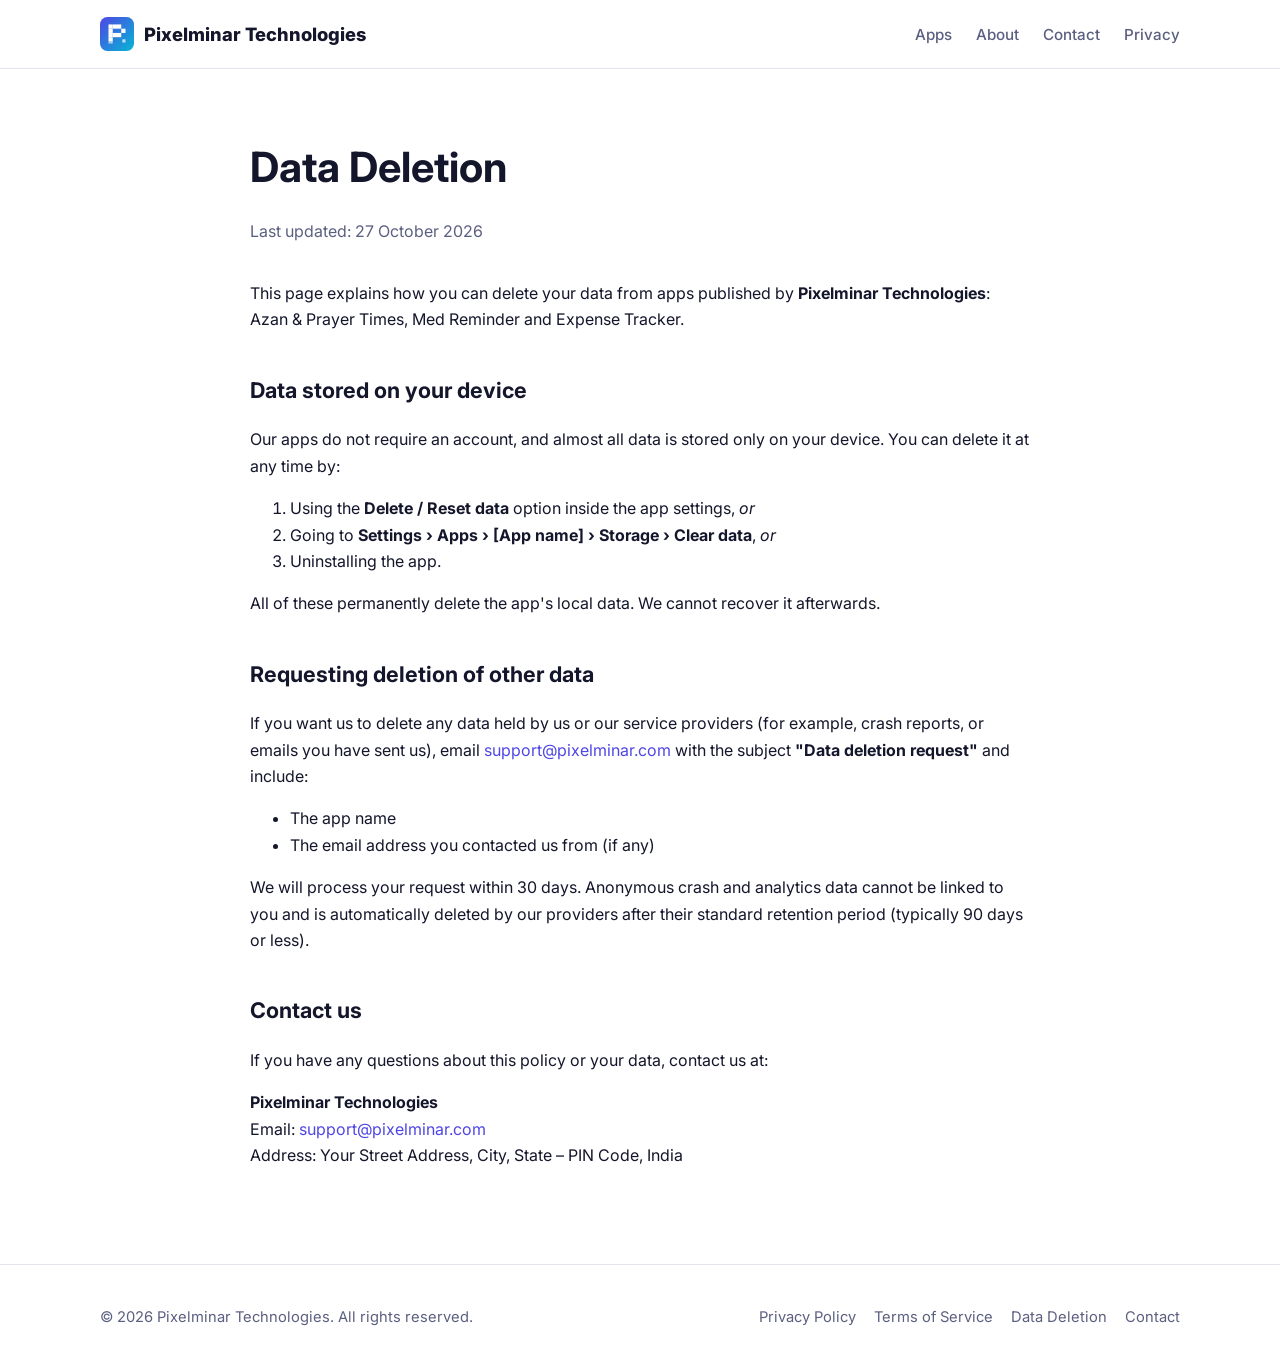
==== data-deletion.html @ 2ed56ce8 "Add Pixelminar Technologies website Co-Authored-By: Claude Opus 5.5 <noreply@anthropic.com> Claude-S" ====
<!DOCTYPE html>
<html lang="en">
<head>
  <meta charset="UTF-8">
  <meta name="viewport" content="width=device-width, initial-scale=1.0">
  <title>Data Deletion – Pixelminar Technologies</title>
  <link rel="icon" href="assets/logo.svg" type="image/svg+xml">
  <link rel="preconnect" href="https://fonts.googleapis.com">
  <link href="https://fonts.googleapis.com/css2?family=Inter:wght@400;500;600;700;800&display=swap" rel="stylesheet">
  <link rel="stylesheet" href="assets/style.css">
</head>
<body>

<header class="site-header">
  <div class="container nav">
    <a href="index.html" class="logo"><img src="assets/logo.svg" alt="" width="34" height="34"> Pixelminar Technologies</a>
    <button class="nav-toggle" aria-label="Menu" onclick="document.querySelector('.nav-links').classList.toggle('open')">☰</button>
    <ul class="nav-links">
      <li><a href="index.html#apps">Apps</a></li>
      <li><a href="index.html#about">About</a></li>
      <li><a href="index.html#contact">Contact</a></li>
      <li><a href="privacy-policy.html">Privacy</a></li>
    </ul>
  </div>
</header>

<main class="legal">
  <div class="container">
    <h1>Data Deletion</h1>
    <p class="meta">Last updated: 27 October 2026</p>

    <p>This page explains how you can delete your data from apps published by <strong>Pixelminar Technologies</strong>: Azan &amp; Prayer Times, Med Reminder and Expense Tracker.</p>

    <h2>Data stored on your device</h2>
    <p>Our apps do not require an account, and almost all data is stored only on your device. You can delete it at any time by:</p>
    <ol>
      <li>Using the <strong>Delete / Reset data</strong> option inside the app settings, <em>or</em></li>
      <li>Going to <strong>Settings › Apps › [App name] › Storage › Clear data</strong>, <em>or</em></li>
      <li>Uninstalling the app.</li>
    </ol>
    <p>All of these permanently delete the app's local data. We cannot recover it afterwards.</p>

    <h2>Requesting deletion of other data</h2>
    <p>If you want us to delete any data held by us or our service providers (for example, crash reports, or emails you have sent us), email <a href="mailto:support@pixelminar.com?subject=Data%20deletion%20request">support@pixelminar.com</a> with the subject <strong>"Data deletion request"</strong> and include:</p>
    <ul>
      <li>The app name</li>
      <li>The email address you contacted us from (if any)</li>
    </ul>
    <p>We will process your request within 30 days. Anonymous crash and analytics data cannot be linked to you and is automatically deleted by our providers after their standard retention period (typically 90 days or less).</p>

    <h2>Contact us</h2>
    <p>If you have any questions about this policy or your data, contact us at:</p>
    <p><strong>Pixelminar Technologies</strong><br>
    Email: <a href="mailto:support@pixelminar.com">support@pixelminar.com</a><br>
    Address: Your Street Address, City, State – PIN Code, India</p>

  </div>
</main>

<footer class="site-footer">
  <div class="container footer-grid">
    <div>© 2026 Pixelminar Technologies. All rights reserved.</div>
    <div class="footer-links">
      <a href="privacy-policy.html">Privacy Policy</a>
      <a href="terms.html">Terms of Service</a>
      <a href="data-deletion.html">Data Deletion</a>
      <a href="index.html#contact">Contact</a>
    </div>
  </div>
</footer>
</body>
</html>
---- assets/style.css ----
:root {
  --bg: #ffffff;
  --bg-soft: #f5f6fb;
  --text: #14162b;
  --muted: #5b6080;
  --border: #e3e5f0;
  --brand: #4f46e5;
  --brand-2: #06b6d4;
  --card: #ffffff;
  --radius: 16px;
  --max: 1120px;
}
@media (prefers-color-scheme: dark) {
  :root {
    --bg: #0d0f1c;
    --bg-soft: #141729;
    --text: #eceefb;
    --muted: #a3a8c6;
    --border: #262a45;
    --brand: #818cf8;
    --brand-2: #22d3ee;
    --card: #161a2e;
  }
}
* { box-sizing: border-box; }
html { scroll-behavior: smooth; }
body {
  margin: 0;
  font-family: "Inter", system-ui, -apple-system, "Segoe UI", Roboto, sans-serif;
  background: var(--bg);
  color: var(--text);
  line-height: 1.65;
  -webkit-font-smoothing: antialiased;
}
a { color: var(--brand); text-decoration: none; }
a:hover { text-decoration: underline; }
img, svg { max-width: 100%; }
.container { max-width: var(--max); margin: 0 auto; padding: 0 20px; }

/* Header */
.site-header {
  position: sticky; top: 0; z-index: 10;
  background: color-mix(in srgb, var(--bg) 85%, transparent);
  backdrop-filter: blur(10px);
  border-bottom: 1px solid var(--border);
}
.nav { display: flex; align-items: center; justify-content: space-between; height: 68px; gap: 16px; }
.logo { display: flex; align-items: center; gap: 10px; font-weight: 800; font-size: 1.15rem; color: var(--text); }
.logo:hover { text-decoration: none; }
.logo svg { width: 34px; height: 34px; }
.nav-links { display: flex; gap: 24px; list-style: none; margin: 0; padding: 0; }
.nav-links a { color: var(--muted); font-weight: 500; font-size: .95rem; }
.nav-links a:hover { color: var(--text); text-decoration: none; }
.nav-toggle { display: none; background: none; border: 1px solid var(--border); border-radius: 10px; padding: 6px 10px; color: var(--text); font-size: 1.1rem; cursor: pointer; }
@media (max-width: 760px) {
  .nav-toggle { display: block; }
  .nav-links {
    display: none; position: absolute; top: 68px; left: 0; right: 0;
    flex-direction: column; gap: 0; background: var(--bg); border-bottom: 1px solid var(--border);
  }
  .nav-links.open { display: flex; }
  .nav-links a { display: block; padding: 14px 20px; }
}

/* Hero */
.hero { padding: 96px 0 80px; background:
  radial-gradient(600px 300px at 15% 0%, color-mix(in srgb, var(--brand) 18%, transparent), transparent),
  radial-gradient(500px 280px at 90% 20%, color-mix(in srgb, var(--brand-2) 16%, transparent), transparent); }
.eyebrow { display: inline-block; font-size: .8rem; font-weight: 700; letter-spacing: .08em; text-transform: uppercase; color: var(--brand); background: color-mix(in srgb, var(--brand) 12%, transparent); padding: 6px 12px; border-radius: 999px; }
.hero h1 { font-size: clamp(2.2rem, 5vw, 3.6rem); line-height: 1.12; margin: 18px 0 18px; letter-spacing: -.02em; }
.hero h1 span { background: linear-gradient(90deg, var(--brand), var(--brand-2)); -webkit-background-clip: text; background-clip: text; color: transparent; }
.hero p { font-size: 1.15rem; color: var(--muted); max-width: 640px; }
.btns { display: flex; gap: 12px; flex-wrap: wrap; margin-top: 30px; }
.btn { display: inline-block; padding: 12px 22px; border-radius: 12px; font-weight: 600; border: 1px solid var(--border); color: var(--text); }
.btn:hover { text-decoration: none; border-color: var(--brand); }
.btn-primary { background: var(--brand); border-color: var(--brand); color: #fff; }
.btn-primary:hover { opacity: .92; }

/* Sections */
section { padding: 80px 0; }
.section-soft { background: var(--bg-soft); }
.section-title { font-size: clamp(1.7rem, 3.2vw, 2.3rem); margin: 0 0 10px; letter-spacing: -.01em; }
.section-sub { color: var(--muted); margin: 0 0 40px; max-width: 640px; }

.grid { display: grid; gap: 22px; grid-template-columns: repeat(auto-fit, minmax(280px, 1fr)); }
.card { background: var(--card); border: 1px solid var(--border); border-radius: var(--radius); padding: 28px; }
.app-card { display: flex; flex-direction: column; gap: 12px; }
.app-icon { width: 56px; height: 56px; border-radius: 14px; display: grid; place-items: center; color: #fff; }
.app-icon svg { width: 30px; height: 30px; }
.app-card h3 { margin: 6px 0 0; font-size: 1.25rem; }
.app-card p { margin: 0; color: var(--muted); }
.app-card ul { margin: 4px 0 0; padding-left: 18px; color: var(--muted); font-size: .95rem; }
.app-card .links { margin-top: auto; padding-top: 12px; display: flex; gap: 16px; flex-wrap: wrap; font-size: .92rem; font-weight: 600; }
.badge { align-self: flex-start; font-size: .75rem; font-weight: 600; padding: 4px 10px; border-radius: 999px; background: color-mix(in srgb, var(--brand-2) 15%, transparent); color: var(--text); }

.values .card h3 { margin: 0 0 6px; font-size: 1.1rem; }
.values .card p { margin: 0; color: var(--muted); }

.contact-list { list-style: none; padding: 0; margin: 0; display: grid; gap: 18px; }
.contact-list li { display: flex; gap: 14px; align-items: flex-start; }
.contact-list .k { font-weight: 700; min-width: 90px; }
.contact-list .v { color: var(--muted); }

/* Legal pages */
.legal { padding: 64px 0 80px; }
.legal .container { max-width: 820px; }
.legal h1 { font-size: clamp(1.9rem, 4vw, 2.6rem); margin: 0 0 6px; }
.legal .meta { color: var(--muted); margin-bottom: 36px; }
.legal h2 { margin-top: 40px; font-size: 1.35rem; }
.legal h3 { margin-top: 24px; font-size: 1.08rem; }
.legal p, .legal li { color: var(--text); }
.legal table { width: 100%; border-collapse: collapse; margin: 16px 0; font-size: .95rem; }
.legal th, .legal td { text-align: left; padding: 10px 12px; border: 1px solid var(--border); vertical-align: top; }
.legal th { background: var(--bg-soft); }
.table-wrap { overflow-x: auto; }
.note { background: var(--bg-soft); border-left: 4px solid var(--brand); padding: 14px 18px; border-radius: 8px; }

/* Footer */
.site-footer { border-top: 1px solid var(--border); padding: 40px 0; color: var(--muted); font-size: .92rem; }
.footer-grid { display: flex; flex-wrap: wrap; justify-content: space-between; gap: 24px; }
.footer-links { display: flex; flex-wrap: wrap; gap: 18px; }
.footer-links a { color: var(--muted); }
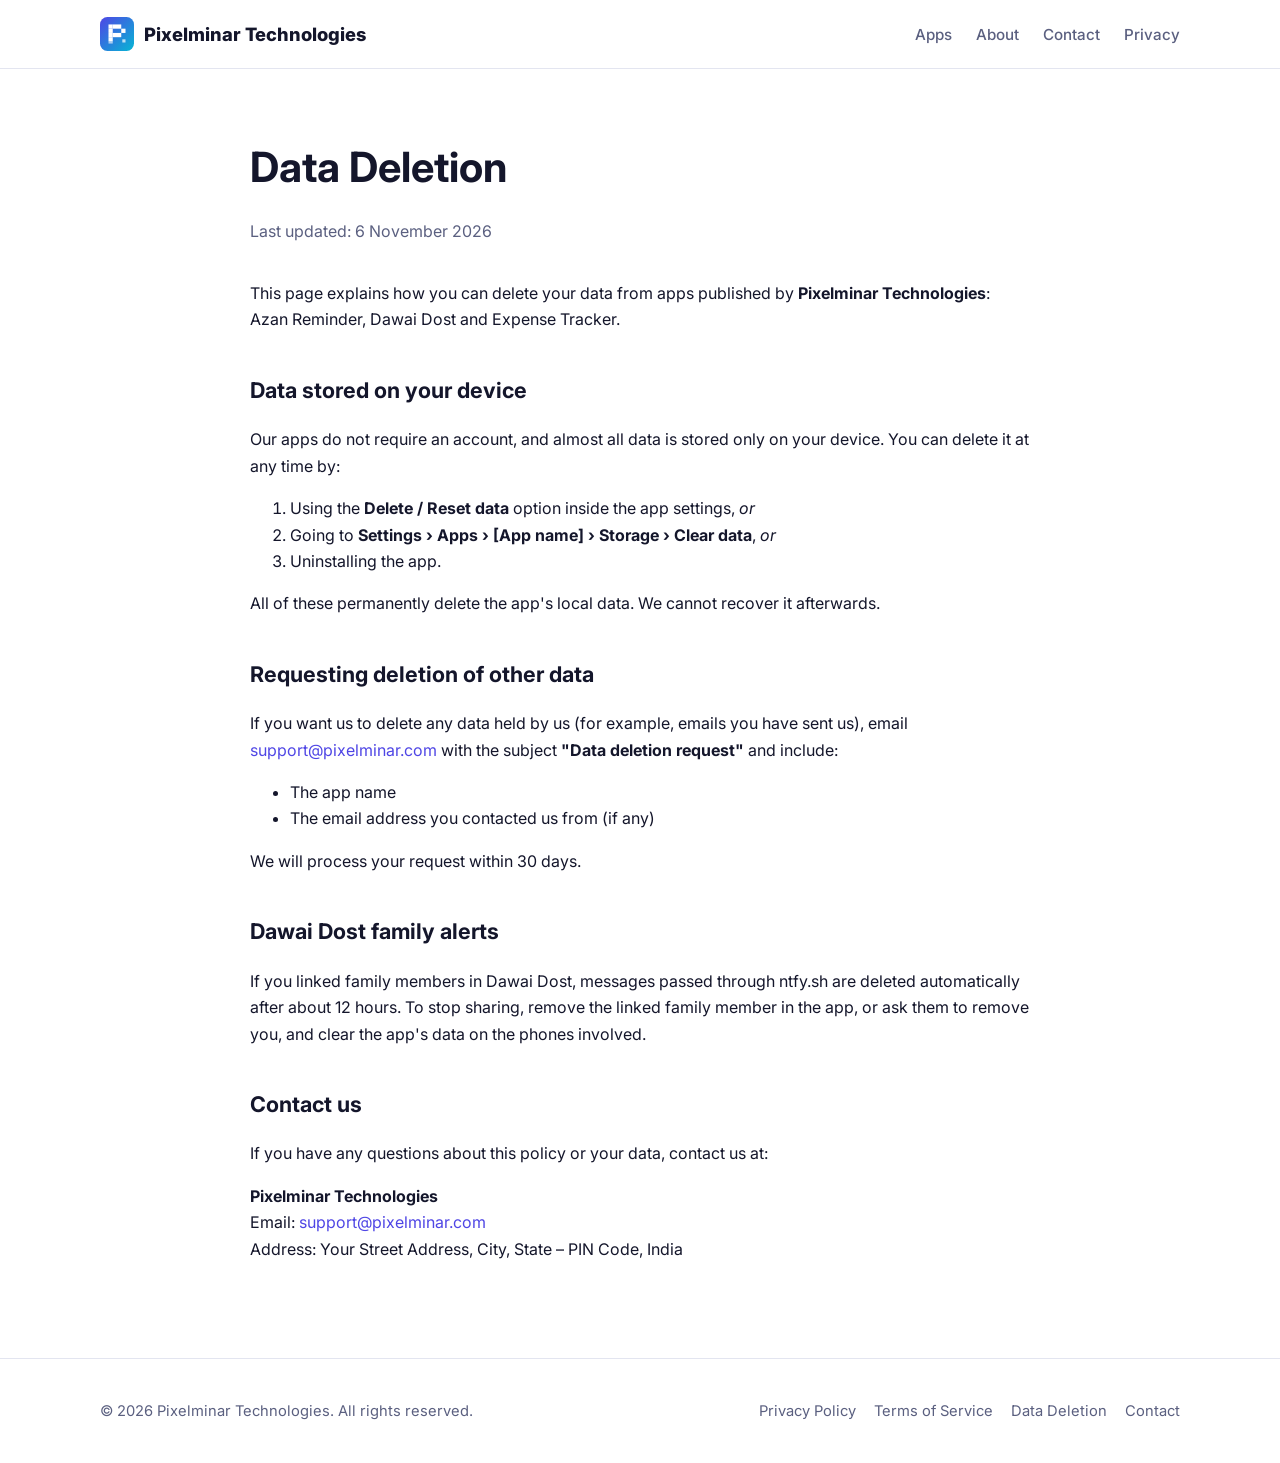
==== commit cf20c625: "Update app features and privacy policies to match the apps Co-Authored-By: Claude Opus 5.5 <noreply@" ====
--- a/data-deletion.html
+++ b/data-deletion.html
@@ -27,9 +27,9 @@
 <main class="legal">
   <div class="container">
     <h1>Data Deletion</h1>
-    <p class="meta">Last updated: 27 October 2026</p>
+    <p class="meta">Last updated: 6 November 2026</p>
 
-    <p>This page explains how you can delete your data from apps published by <strong>Pixelminar Technologies</strong>: Azan &amp; Prayer Times, Med Reminder and Expense Tracker.</p>
+    <p>This page explains how you can delete your data from apps published by <strong>Pixelminar Technologies</strong>: Azan Reminder, Dawai Dost and Expense Tracker.</p>
 
     <h2>Data stored on your device</h2>
     <p>Our apps do not require an account, and almost all data is stored only on your device. You can delete it at any time by:</p>
@@ -41,12 +41,15 @@
     <p>All of these permanently delete the app's local data. We cannot recover it afterwards.</p>
 
     <h2>Requesting deletion of other data</h2>
-    <p>If you want us to delete any data held by us or our service providers (for example, crash reports, or emails you have sent us), email <a href="mailto:support@pixelminar.com?subject=Data%20deletion%20request">support@pixelminar.com</a> with the subject <strong>"Data deletion request"</strong> and include:</p>
+    <p>If you want us to delete any data held by us (for example, emails you have sent us), email <a href="mailto:support@pixelminar.com?subject=Data%20deletion%20request">support@pixelminar.com</a> with the subject <strong>"Data deletion request"</strong> and include:</p>
     <ul>
       <li>The app name</li>
       <li>The email address you contacted us from (if any)</li>
     </ul>
-    <p>We will process your request within 30 days. Anonymous crash and analytics data cannot be linked to you and is automatically deleted by our providers after their standard retention period (typically 90 days or less).</p>
+    <p>We will process your request within 30 days.</p>
+
+    <h2>Dawai Dost family alerts</h2>
+    <p>If you linked family members in Dawai Dost, messages passed through ntfy.sh are deleted automatically after about 12 hours. To stop sharing, remove the linked family member in the app, or ask them to remove you, and clear the app's data on the phones involved.</p>
 
     <h2>Contact us</h2>
     <p>If you have any questions about this policy or your data, contact us at:</p>
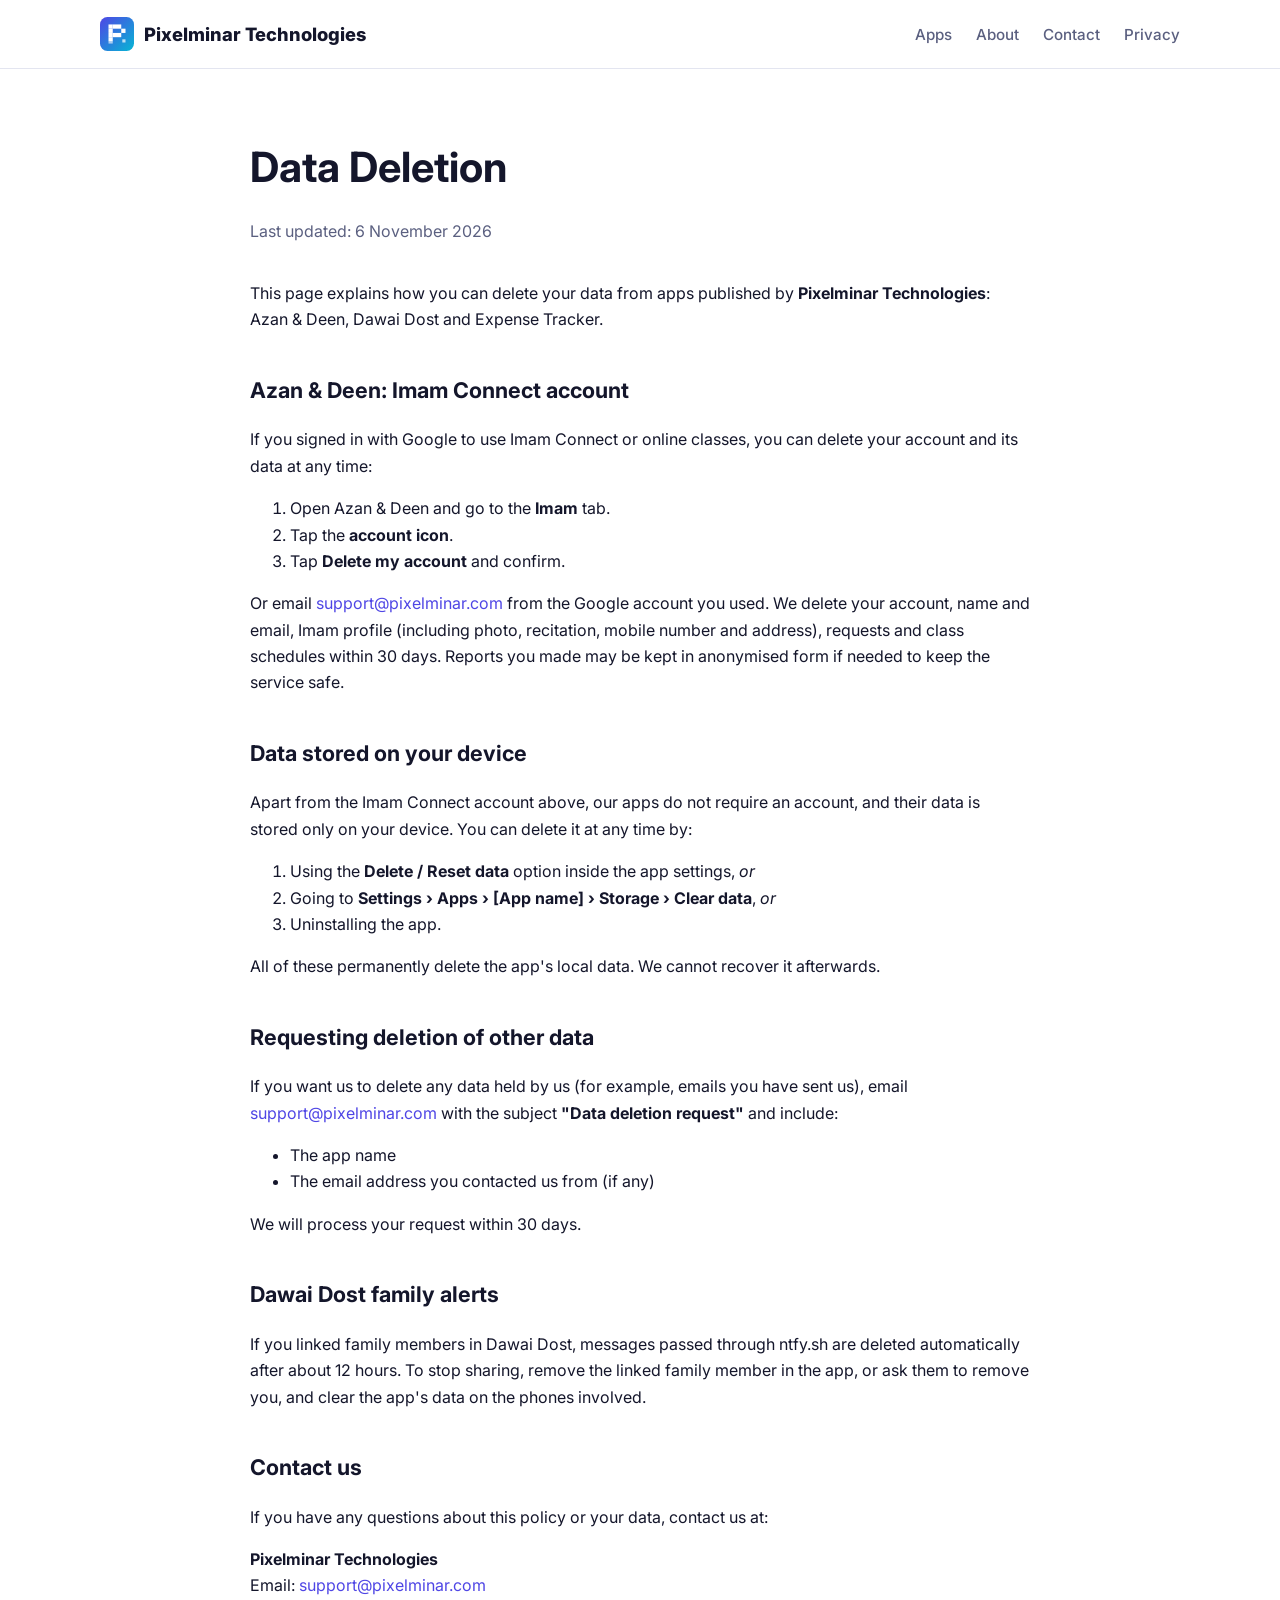
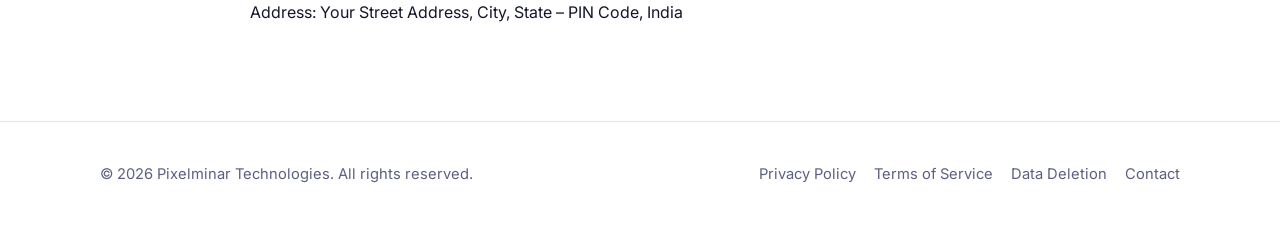
==== commit 1df82118: "Showcase Azan & Deen and rewrite its privacy policy from the app code Co-Authored-By: Claude Opus 5." ====
--- a/data-deletion.html
+++ b/data-deletion.html
@@ -29,10 +29,19 @@
     <h1>Data Deletion</h1>
     <p class="meta">Last updated: 6 November 2026</p>
 
-    <p>This page explains how you can delete your data from apps published by <strong>Pixelminar Technologies</strong>: Azan Reminder, Dawai Dost and Expense Tracker.</p>
+    <p>This page explains how you can delete your data from apps published by <strong>Pixelminar Technologies</strong>: Azan &amp; Deen, Dawai Dost and Expense Tracker.</p>
+
+    <h2>Azan &amp; Deen: Imam Connect account</h2>
+    <p>If you signed in with Google to use Imam Connect or online classes, you can delete your account and its data at any time:</p>
+    <ol>
+      <li>Open Azan &amp; Deen and go to the <strong>Imam</strong> tab.</li>
+      <li>Tap the <strong>account icon</strong>.</li>
+      <li>Tap <strong>Delete my account</strong> and confirm.</li>
+    </ol>
+    <p>Or email <a href="mailto:support@pixelminar.com?subject=Delete%20my%20Azan%20%26%20Deen%20account">support@pixelminar.com</a> from the Google account you used. We delete your account, name and email, Imam profile (including photo, recitation, mobile number and address), requests and class schedules within 30 days. Reports you made may be kept in anonymised form if needed to keep the service safe.</p>
 
     <h2>Data stored on your device</h2>
-    <p>Our apps do not require an account, and almost all data is stored only on your device. You can delete it at any time by:</p>
+    <p>Apart from the Imam Connect account above, our apps do not require an account, and their data is stored only on your device. You can delete it at any time by:</p>
     <ol>
       <li>Using the <strong>Delete / Reset data</strong> option inside the app settings, <em>or</em></li>
       <li>Going to <strong>Settings › Apps › [App name] › Storage › Clear data</strong>, <em>or</em></li>
--- a/assets/style.css
+++ b/assets/style.css
@@ -120,3 +120,22 @@
 .footer-grid { display: flex; flex-wrap: wrap; justify-content: space-between; gap: 24px; }
 .footer-links { display: flex; flex-wrap: wrap; gap: 18px; }
 .footer-links a { color: var(--muted); }
+
+/* Featured app showcase */
+.showcase { padding-top: 72px; }
+.showcase-head { display: flex; gap: 24px; align-items: flex-start; }
+.showcase-icon { border-radius: 22px; flex-shrink: 0; box-shadow: 0 8px 24px rgba(0,0,0,.15); }
+.showcase .section-title { margin-top: 12px; }
+.showcase .section-sub { margin-bottom: 0; }
+.showcase .btns { margin-top: 20px; }
+@media (max-width: 600px) { .showcase-head { flex-direction: column; } .showcase-icon { width: 72px; height: 72px; } }
+.shots { display: flex; gap: 16px; overflow-x: auto; padding: 36px 2px 20px; scroll-snap-type: x mandatory; }
+.shots img { width: 220px; height: auto; flex-shrink: 0; border-radius: 18px; border: 1px solid var(--border); scroll-snap-align: start; }
+.features { margin-top: 24px; }
+.features .card { padding: 24px; }
+.features h3 { margin: 8px 0 6px; font-size: 1.05rem; }
+.features p { margin: 0; color: var(--muted); font-size: .95rem; }
+.f-ico { font-size: 1.6rem; line-height: 1; }
+.fine { color: var(--muted); font-size: .9rem; margin-top: 24px; }
+img.app-icon { border-radius: 14px; }
+section[id] { scroll-margin-top: 68px; }
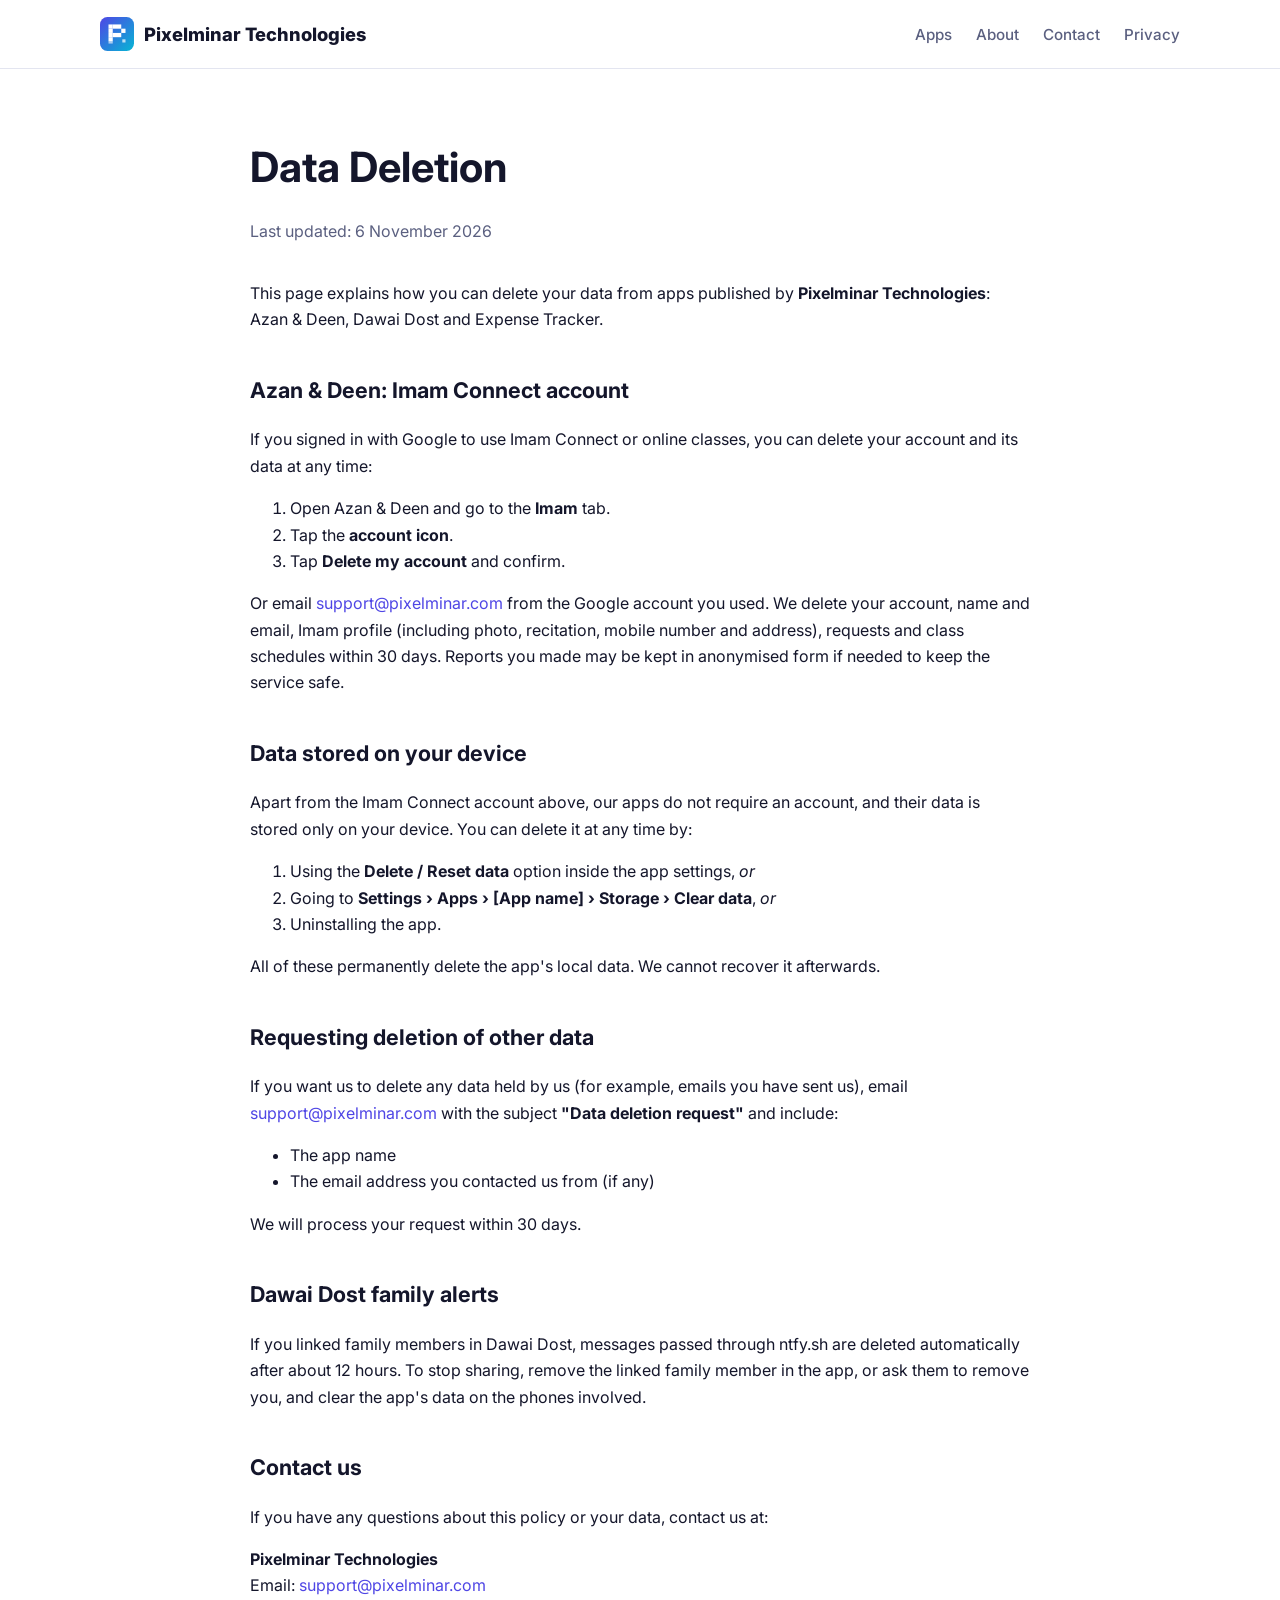
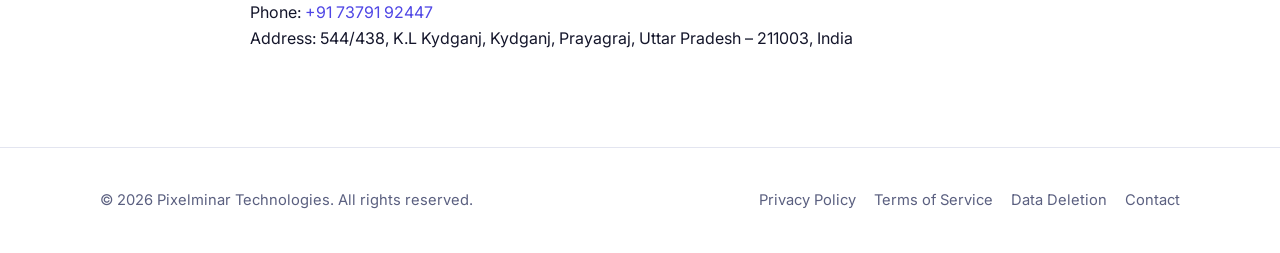
==== commit 03b6df22: "Add registered address and phone from Udyam registration Co-Authored-By: Claude Opus 5.5 <noreply@an" ====
--- a/data-deletion.html
+++ b/data-deletion.html
@@ -64,7 +64,8 @@
     <p>If you have any questions about this policy or your data, contact us at:</p>
     <p><strong>Pixelminar Technologies</strong><br>
     Email: <a href="mailto:support@pixelminar.com">support@pixelminar.com</a><br>
-    Address: Your Street Address, City, State – PIN Code, India</p>
+    Phone: <a href="tel:+917379192447">+91 73791 92447</a><br>
+    Address: 544/438, K.L Kydganj, Kydganj, Prayagraj, Uttar Pradesh – 211003, India</p>
 
   </div>
 </main>
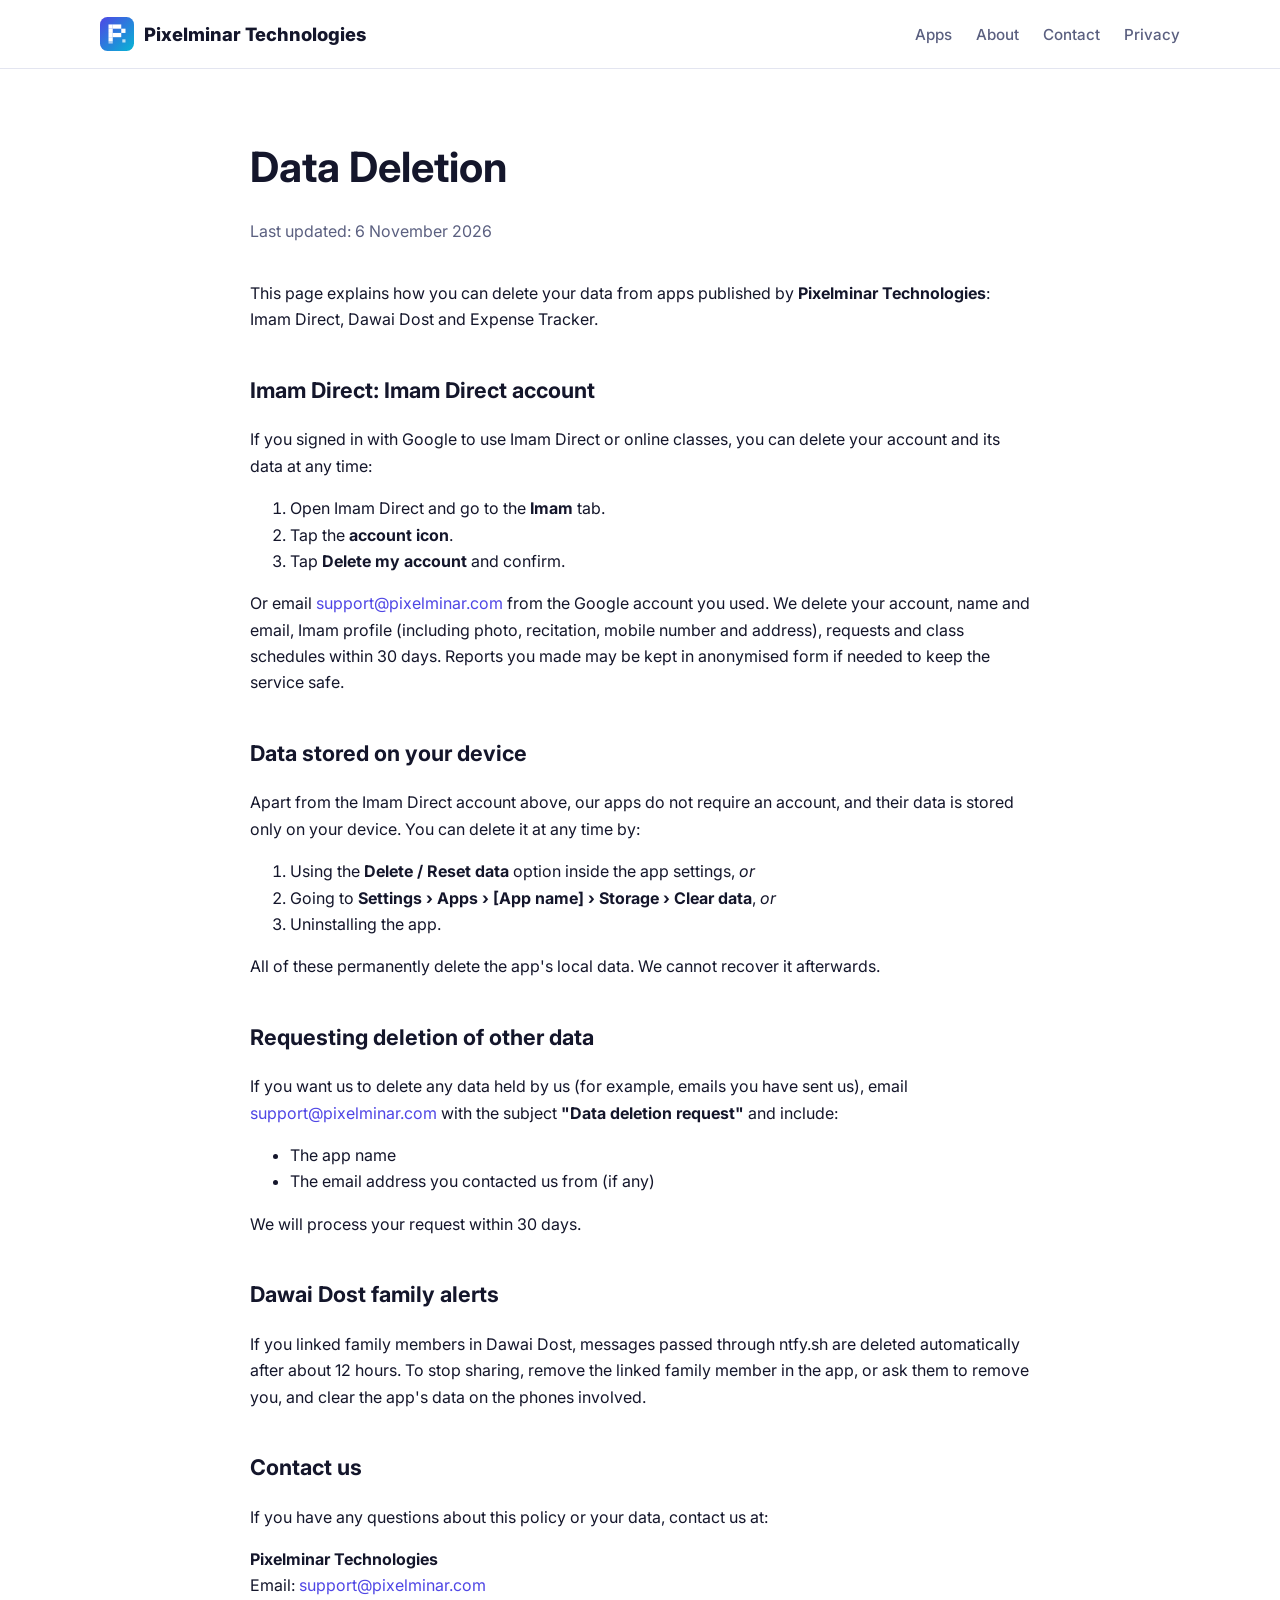
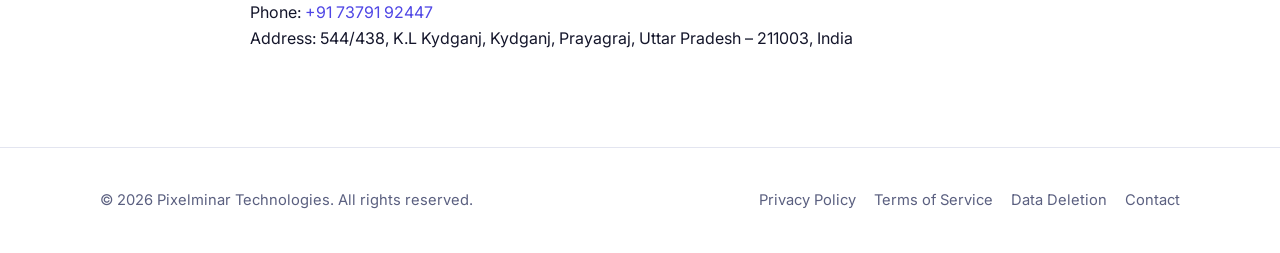
==== commit 20abb322: "Rename the app to Imam Direct (formerly Azan & Deen) across the site, new screenshots Co-Authored-By" ====
--- a/data-deletion.html
+++ b/data-deletion.html
@@ -29,19 +29,19 @@
     <h1>Data Deletion</h1>
     <p class="meta">Last updated: 6 November 2026</p>
 
-    <p>This page explains how you can delete your data from apps published by <strong>Pixelminar Technologies</strong>: Azan &amp; Deen, Dawai Dost and Expense Tracker.</p>
+    <p>This page explains how you can delete your data from apps published by <strong>Pixelminar Technologies</strong>: Imam Direct, Dawai Dost and Expense Tracker.</p>
 
-    <h2>Azan &amp; Deen: Imam Connect account</h2>
-    <p>If you signed in with Google to use Imam Connect or online classes, you can delete your account and its data at any time:</p>
+    <h2>Imam Direct: Imam Direct account</h2>
+    <p>If you signed in with Google to use Imam Direct or online classes, you can delete your account and its data at any time:</p>
     <ol>
-      <li>Open Azan &amp; Deen and go to the <strong>Imam</strong> tab.</li>
+      <li>Open Imam Direct and go to the <strong>Imam</strong> tab.</li>
       <li>Tap the <strong>account icon</strong>.</li>
       <li>Tap <strong>Delete my account</strong> and confirm.</li>
     </ol>
     <p>Or email <a href="mailto:support@pixelminar.com?subject=Delete%20my%20Azan%20%26%20Deen%20account">support@pixelminar.com</a> from the Google account you used. We delete your account, name and email, Imam profile (including photo, recitation, mobile number and address), requests and class schedules within 30 days. Reports you made may be kept in anonymised form if needed to keep the service safe.</p>
 
     <h2>Data stored on your device</h2>
-    <p>Apart from the Imam Connect account above, our apps do not require an account, and their data is stored only on your device. You can delete it at any time by:</p>
+    <p>Apart from the Imam Direct account above, our apps do not require an account, and their data is stored only on your device. You can delete it at any time by:</p>
     <ol>
       <li>Using the <strong>Delete / Reset data</strong> option inside the app settings, <em>or</em></li>
       <li>Going to <strong>Settings › Apps › [App name] › Storage › Clear data</strong>, <em>or</em></li>
--- a/assets/style.css
+++ b/assets/style.css
@@ -129,7 +129,7 @@
 .showcase .section-sub { margin-bottom: 0; }
 .showcase .btns { margin-top: 20px; }
 @media (max-width: 600px) { .showcase-head { flex-direction: column; } .showcase-icon { width: 72px; height: 72px; } }
-.shots { display: flex; gap: 16px; overflow-x: auto; padding: 36px 2px 20px; scroll-snap-type: x mandatory; }
+.shots { display: flex; align-items: flex-start; gap: 16px; overflow-x: auto; padding: 36px 2px 20px; scroll-snap-type: x mandatory; }
 .shots img { width: 220px; height: auto; flex-shrink: 0; border-radius: 18px; border: 1px solid var(--border); scroll-snap-align: start; }
 .features { margin-top: 24px; }
 .features .card { padding: 24px; }
@@ -139,3 +139,15 @@
 .fine { color: var(--muted); font-size: .9rem; margin-top: 24px; }
 img.app-icon { border-radius: 14px; }
 section[id] { scroll-margin-top: 68px; }
+
+/* Imam Direct highlight */
+.imam-connect { --teal: #13a89a; padding: 72px 0; border-top: 1px solid var(--border);
+  background: radial-gradient(700px 320px at 10% 0%, color-mix(in srgb, var(--teal) 16%, transparent), transparent),
+              radial-gradient(600px 300px at 95% 30%, color-mix(in srgb, #f6a98a 18%, transparent), transparent); }
+.imam-connect .section-title { margin-top: 12px; }
+.imam-connect .section-sub { margin-bottom: 0; }
+.eyebrow-imam { color: #0e8a7e; background: color-mix(in srgb, #13a89a 14%, transparent); }
+.imam-connect .features .card { border-color: color-mix(in srgb, #13a89a 30%, var(--border)); }
+.btn-imam { border-color: #13a89a; color: #0e8a7e; font-weight: 700; }
+.btn-imam:hover { background: color-mix(in srgb, #13a89a 10%, transparent); border-color: #13a89a; }
+@media (prefers-color-scheme: dark) { .eyebrow-imam, .btn-imam { color: #4fd1c2; } }
